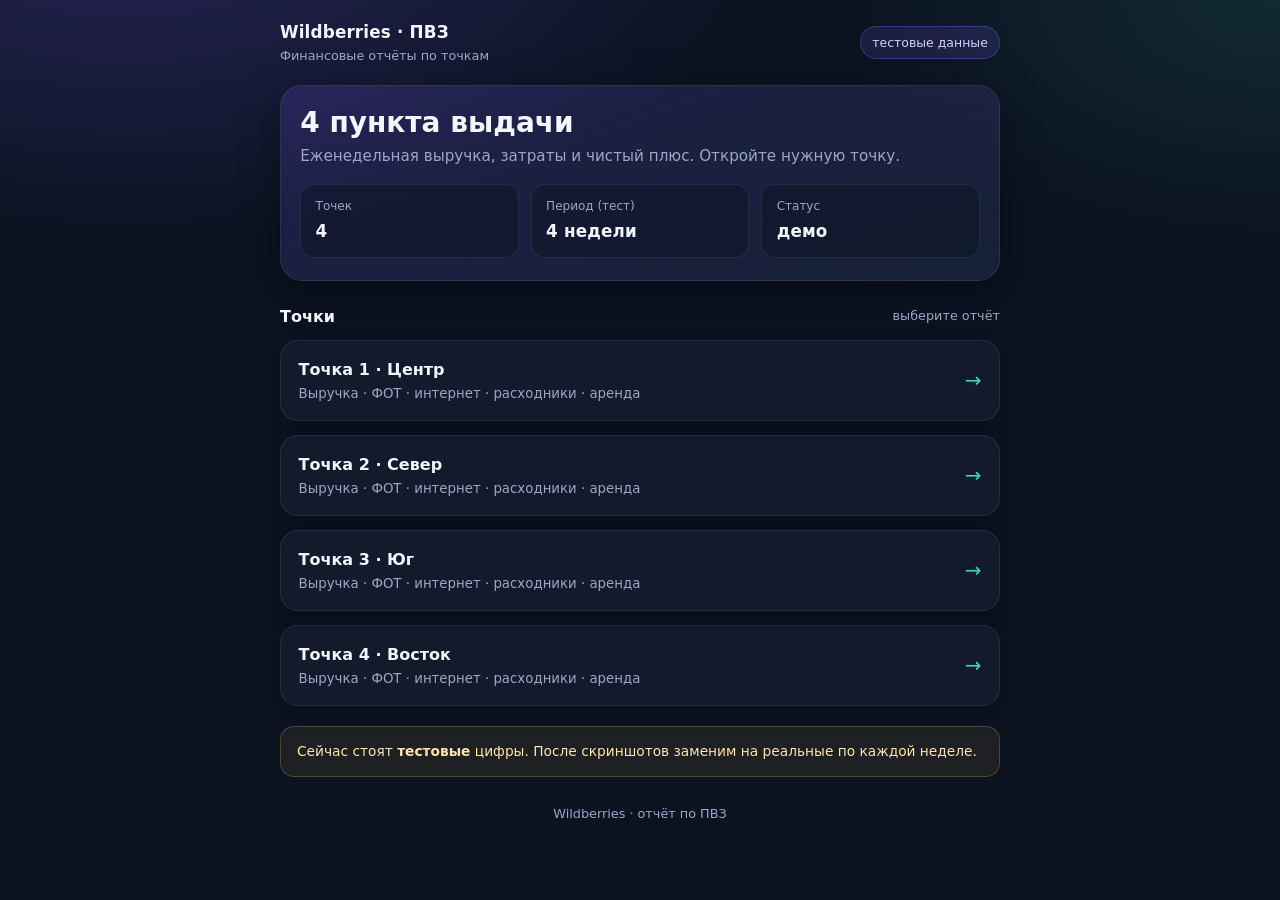
==== index.html @ 29815d9f "Initial WB PVZ financial reports (test data)" ====
<!DOCTYPE html>
<html lang="ru">
<head>
  <meta charset="UTF-8" />
  <meta name="viewport" content="width=device-width, initial-scale=1" />
  <title>WB · Пункты выдачи — фин. отчёты</title>
  <meta name="description" content="Финансовые показатели пунктов выдачи Wildberries" />
  <link rel="stylesheet" href="styles.css" />
</head>
<body>
  <div class="wrap">
    <div class="topbar">
      <div class="brand">
        <strong>Wildberries · ПВЗ</strong>
        <small>Финансовые отчёты по точкам</small>
      </div>
      <span class="badge">тестовые данные</span>
    </div>

    <section class="hero">
      <h1>4 пункта выдачи</h1>
      <p>Еженедельная выручка, затраты и чистый плюс. Откройте нужную точку.</p>
      <div class="kpi-grid">
        <div class="kpi">
          <span class="label">Точек</span>
          <span class="value">4</span>
        </div>
        <div class="kpi">
          <span class="label">Период (тест)</span>
          <span class="value">4 недели</span>
        </div>
        <div class="kpi">
          <span class="label">Статус</span>
          <span class="value">демо</span>
        </div>
      </div>
    </section>

    <div class="section-title">
      <h2>Точки</h2>
      <span>выберите отчёт</span>
    </div>

    <div class="point-list">
      <a class="point-link" href="pvz-1.html">
        <div class="meta">
          <strong>Точка 1 · Центр</strong>
          <small>Выручка · ФОТ · интернет · расходники · аренда</small>
        </div>
        <span class="arrow">→</span>
      </a>
      <a class="point-link" href="pvz-2.html">
        <div class="meta">
          <strong>Точка 2 · Север</strong>
          <small>Выручка · ФОТ · интернет · расходники · аренда</small>
        </div>
        <span class="arrow">→</span>
      </a>
      <a class="point-link" href="pvz-3.html">
        <div class="meta">
          <strong>Точка 3 · Юг</strong>
          <small>Выручка · ФОТ · интернет · расходники · аренда</small>
        </div>
        <span class="arrow">→</span>
      </a>
      <a class="point-link" href="pvz-4.html">
        <div class="meta">
          <strong>Точка 4 · Восток</strong>
          <small>Выручка · ФОТ · интернет · расходники · аренда</small>
        </div>
        <span class="arrow">→</span>
      </a>
    </div>

    <div class="note">
      Сейчас стоят <strong>тестовые</strong> цифры. После скриншотов заменим на реальные по каждой неделе.
    </div>

    <p class="footer">Wildberries · отчёт по ПВЗ</p>
  </div>
</body>
</html>
---- styles.css ----
:root {
  --bg: #0b1220;
  --bg-card: #121a2b;
  --bg-soft: #18233a;
  --border: rgba(255, 255, 255, 0.08);
  --text: #f3f6ff;
  --muted: #9aa8c7;
  --accent: #7c5cff;
  --accent-2: #3dd6c6;
  --plus: #3dd68c;
  --minus: #ff6b7a;
  --warn: #ffc857;
  --shadow: 0 12px 40px rgba(0, 0, 0, 0.35);
  --radius: 18px;
  --max: 720px;
  font-family: "Segoe UI", system-ui, -apple-system, sans-serif;
}

* {
  box-sizing: border-box;
}

html {
  scroll-behavior: smooth;
}

body {
  margin: 0;
  min-height: 100vh;
  color: var(--text);
  background:
    radial-gradient(1200px 600px at 10% -10%, rgba(124, 92, 255, 0.25), transparent 55%),
    radial-gradient(900px 500px at 100% 0%, rgba(61, 214, 198, 0.12), transparent 50%),
    var(--bg);
  line-height: 1.45;
}

a {
  color: inherit;
  text-decoration: none;
}

.wrap {
  width: min(100% - 2rem, var(--max));
  margin: 0 auto;
  padding: 1.25rem 0 3rem;
}

.topbar {
  display: flex;
  align-items: center;
  justify-content: space-between;
  gap: 1rem;
  margin-bottom: 1.25rem;
}

.brand {
  display: flex;
  flex-direction: column;
  gap: 0.15rem;
}

.brand small {
  color: var(--muted);
  font-size: 0.8rem;
}

.brand strong {
  font-size: 1.05rem;
  letter-spacing: 0.01em;
}

.badge {
  display: inline-flex;
  align-items: center;
  gap: 0.35rem;
  padding: 0.4rem 0.7rem;
  border-radius: 999px;
  background: rgba(124, 92, 255, 0.15);
  border: 1px solid rgba(124, 92, 255, 0.35);
  color: #d7ceff;
  font-size: 0.78rem;
  white-space: nowrap;
}

.hero {
  background: linear-gradient(160deg, rgba(124, 92, 255, 0.18), rgba(24, 35, 58, 0.9));
  border: 1px solid var(--border);
  border-radius: calc(var(--radius) + 4px);
  padding: 1.25rem 1.2rem 1.35rem;
  box-shadow: var(--shadow);
  margin-bottom: 1.1rem;
}

.hero h1 {
  margin: 0 0 0.35rem;
  font-size: clamp(1.35rem, 4vw, 1.75rem);
  line-height: 1.2;
}

.hero p {
  margin: 0;
  color: var(--muted);
  font-size: 0.95rem;
}

.kpi-grid {
  display: grid;
  grid-template-columns: repeat(2, minmax(0, 1fr));
  gap: 0.75rem;
  margin-top: 1rem;
}

.kpi {
  background: rgba(11, 18, 32, 0.45);
  border: 1px solid var(--border);
  border-radius: 14px;
  padding: 0.85rem 0.9rem;
}

.kpi .label {
  display: block;
  color: var(--muted);
  font-size: 0.75rem;
  margin-bottom: 0.25rem;
}

.kpi .value {
  font-size: 1.05rem;
  font-weight: 700;
  letter-spacing: 0.01em;
}

.kpi .value.plus { color: var(--plus); }
.kpi .value.minus { color: var(--minus); }

.section-title {
  display: flex;
  align-items: center;
  justify-content: space-between;
  gap: 0.75rem;
  margin: 1.5rem 0 0.75rem;
}

.section-title h2 {
  margin: 0;
  font-size: 1rem;
  font-weight: 650;
}

.section-title span {
  color: var(--muted);
  font-size: 0.8rem;
}

.cards {
  display: grid;
  gap: 0.85rem;
}

.card {
  background: var(--bg-card);
  border: 1px solid var(--border);
  border-radius: var(--radius);
  padding: 1rem 1rem 0.9rem;
  box-shadow: 0 8px 24px rgba(0, 0, 0, 0.18);
}

.card-head {
  display: flex;
  align-items: flex-start;
  justify-content: space-between;
  gap: 0.75rem;
  margin-bottom: 0.85rem;
}

.card-head h3 {
  margin: 0;
  font-size: 1rem;
}

.card-head .week-range {
  display: block;
  margin-top: 0.2rem;
  color: var(--muted);
  font-size: 0.8rem;
  font-weight: 400;
}

.profit-pill {
  flex-shrink: 0;
  padding: 0.4rem 0.65rem;
  border-radius: 999px;
  font-size: 0.82rem;
  font-weight: 700;
  border: 1px solid transparent;
}

.profit-pill.plus {
  color: #b8ffd7;
  background: rgba(61, 214, 140, 0.12);
  border-color: rgba(61, 214, 140, 0.35);
}

.profit-pill.minus {
  color: #ffc3c9;
  background: rgba(255, 107, 122, 0.12);
  border-color: rgba(255, 107, 122, 0.35);
}

.rows {
  display: grid;
  gap: 0.45rem;
}

.row {
  display: flex;
  align-items: center;
  justify-content: space-between;
  gap: 0.75rem;
  padding: 0.55rem 0.65rem;
  border-radius: 12px;
  background: var(--bg-soft);
}

.row .name {
  color: var(--muted);
  font-size: 0.86rem;
}

.row .amount {
  font-weight: 650;
  font-variant-numeric: tabular-nums;
  font-size: 0.92rem;
}

.row.revenue .amount { color: #c8bfff; }
.row.cost .amount { color: #ffd0a8; }
.row.net {
  margin-top: 0.25rem;
  background: rgba(61, 214, 140, 0.08);
  border: 1px solid rgba(61, 214, 140, 0.18);
}
.row.net.negative {
  background: rgba(255, 107, 122, 0.08);
  border-color: rgba(255, 107, 122, 0.18);
}
.row.net .name {
  color: var(--text);
  font-weight: 600;
}
.row.net .amount.plus { color: var(--plus); }
.row.net .amount.minus { color: var(--minus); }

.point-list {
  display: grid;
  gap: 0.85rem;
}

.point-link {
  display: flex;
  align-items: center;
  justify-content: space-between;
  gap: 1rem;
  padding: 1.05rem 1.1rem;
  border-radius: var(--radius);
  background: var(--bg-card);
  border: 1px solid var(--border);
  box-shadow: 0 8px 24px rgba(0, 0, 0, 0.18);
  transition: transform 0.15s ease, border-color 0.15s ease;
}

.point-link:hover,
.point-link:focus-visible {
  transform: translateY(-1px);
  border-color: rgba(124, 92, 255, 0.45);
  outline: none;
}

.point-link .meta small {
  display: block;
  color: var(--muted);
  margin-top: 0.2rem;
}

.point-link .arrow {
  color: var(--accent-2);
  font-size: 1.25rem;
}

.back {
  display: inline-flex;
  align-items: center;
  gap: 0.4rem;
  color: var(--muted);
  font-size: 0.9rem;
  margin-bottom: 0.85rem;
}

.back:hover { color: var(--text); }

.note {
  margin-top: 1.25rem;
  padding: 0.9rem 1rem;
  border-radius: 14px;
  background: rgba(255, 200, 87, 0.08);
  border: 1px solid rgba(255, 200, 87, 0.22);
  color: #ffe4a8;
  font-size: 0.86rem;
}

.footer {
  margin-top: 1.75rem;
  color: var(--muted);
  font-size: 0.8rem;
  text-align: center;
}

@media (min-width: 640px) {
  .kpi-grid {
    grid-template-columns: repeat(3, minmax(0, 1fr));
  }
}
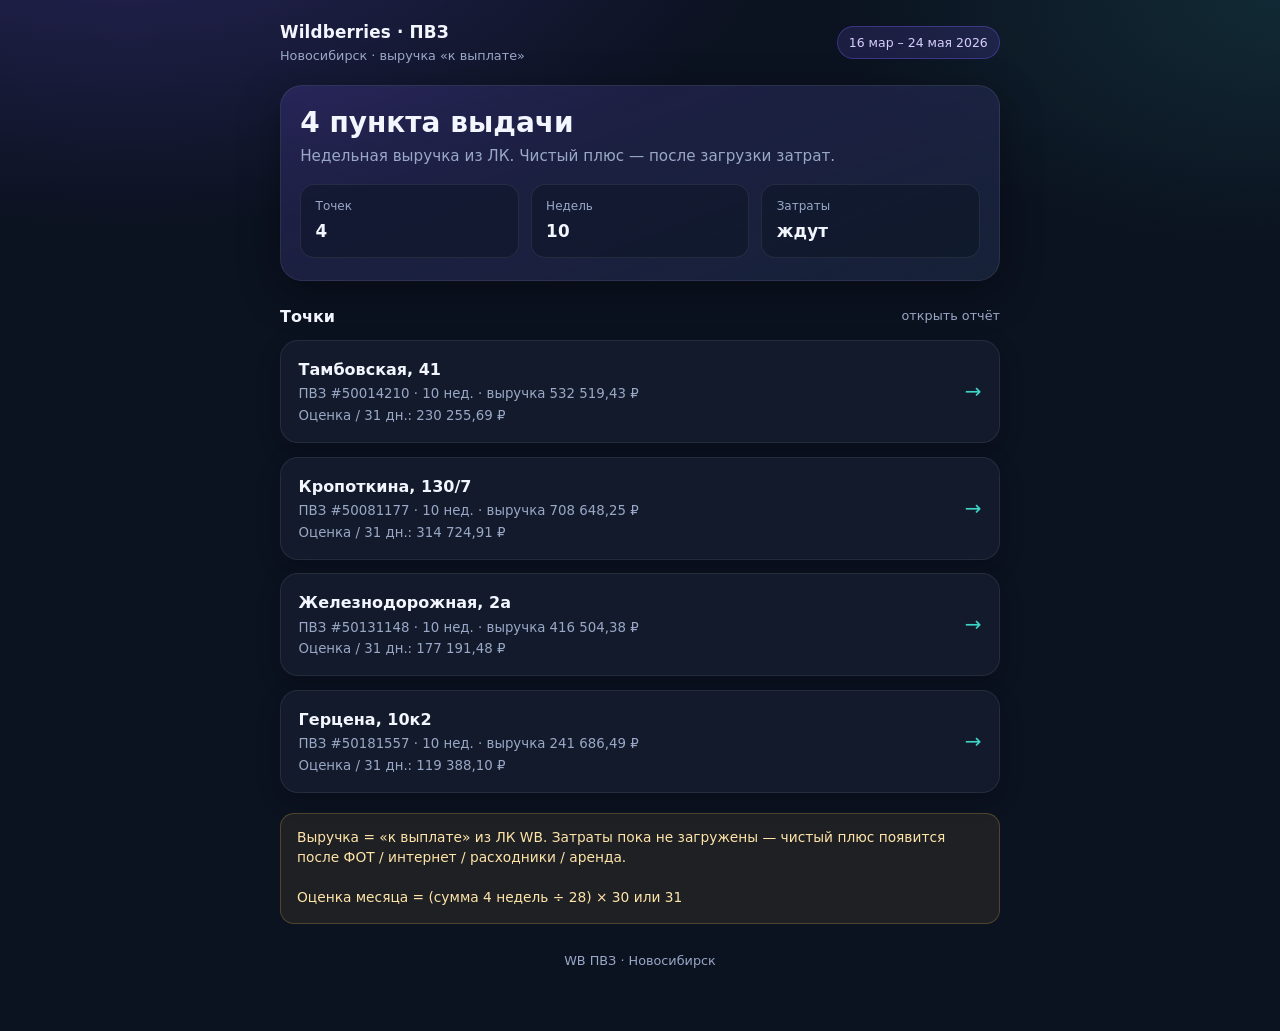
==== commit e55a7a3b: "Real WB revenue: 4 PVZ, 10 weeks (Mar–May 2026)" ====
--- a/index.html
+++ b/index.html
@@ -3,80 +3,16 @@
 <head>
   <meta charset="UTF-8" />
   <meta name="viewport" content="width=device-width, initial-scale=1" />
-  <title>WB · Пункты выдачи — фин. отчёты</title>
-  <meta name="description" content="Финансовые показатели пунктов выдачи Wildberries" />
+  <title>WB · ПВЗ Новосибирск — отчёты</title>
+  <meta name="description" content="Финансовые показатели пунктов выдачи Wildberries, Новосибирск" />
   <link rel="stylesheet" href="styles.css" />
 </head>
 <body>
-  <div class="wrap">
-    <div class="topbar">
-      <div class="brand">
-        <strong>Wildberries · ПВЗ</strong>
-        <small>Финансовые отчёты по точкам</small>
-      </div>
-      <span class="badge">тестовые данные</span>
-    </div>
-
-    <section class="hero">
-      <h1>4 пункта выдачи</h1>
-      <p>Еженедельная выручка, затраты и чистый плюс. Откройте нужную точку.</p>
-      <div class="kpi-grid">
-        <div class="kpi">
-          <span class="label">Точек</span>
-          <span class="value">4</span>
-        </div>
-        <div class="kpi">
-          <span class="label">Период (тест)</span>
-          <span class="value">4 недели</span>
-        </div>
-        <div class="kpi">
-          <span class="label">Статус</span>
-          <span class="value">демо</span>
-        </div>
-      </div>
-    </section>
-
-    <div class="section-title">
-      <h2>Точки</h2>
-      <span>выберите отчёт</span>
-    </div>
-
-    <div class="point-list">
-      <a class="point-link" href="pvz-1.html">
-        <div class="meta">
-          <strong>Точка 1 · Центр</strong>
-          <small>Выручка · ФОТ · интернет · расходники · аренда</small>
-        </div>
-        <span class="arrow">→</span>
-      </a>
-      <a class="point-link" href="pvz-2.html">
-        <div class="meta">
-          <strong>Точка 2 · Север</strong>
-          <small>Выручка · ФОТ · интернет · расходники · аренда</small>
-        </div>
-        <span class="arrow">→</span>
-      </a>
-      <a class="point-link" href="pvz-3.html">
-        <div class="meta">
-          <strong>Точка 3 · Юг</strong>
-          <small>Выручка · ФОТ · интернет · расходники · аренда</small>
-        </div>
-        <span class="arrow">→</span>
-      </a>
-      <a class="point-link" href="pvz-4.html">
-        <div class="meta">
-          <strong>Точка 4 · Восток</strong>
-          <small>Выручка · ФОТ · интернет · расходники · аренда</small>
-        </div>
-        <span class="arrow">→</span>
-      </a>
-    </div>
-
-    <div class="note">
-      Сейчас стоят <strong>тестовые</strong> цифры. После скриншотов заменим на реальные по каждой неделе.
-    </div>
-
-    <p class="footer">Wildberries · отчёт по ПВЗ</p>
+  <div class="wrap" id="app">
+    <p style="color:#9aa8c7">Загрузка…</p>
   </div>
+  <script src="data.js"></script>
+  <script src="report.js"></script>
+  <script>renderIndex();</script>
 </body>
 </html>
--- a/styles.css
+++ b/styles.css
@@ -111,6 +111,10 @@
   margin-top: 1rem;
 }
 
+.point-link .meta small + small {
+  margin-top: 0.15rem;
+}
+
 .kpi {
   background: rgba(11, 18, 32, 0.45);
   border: 1px solid var(--border);
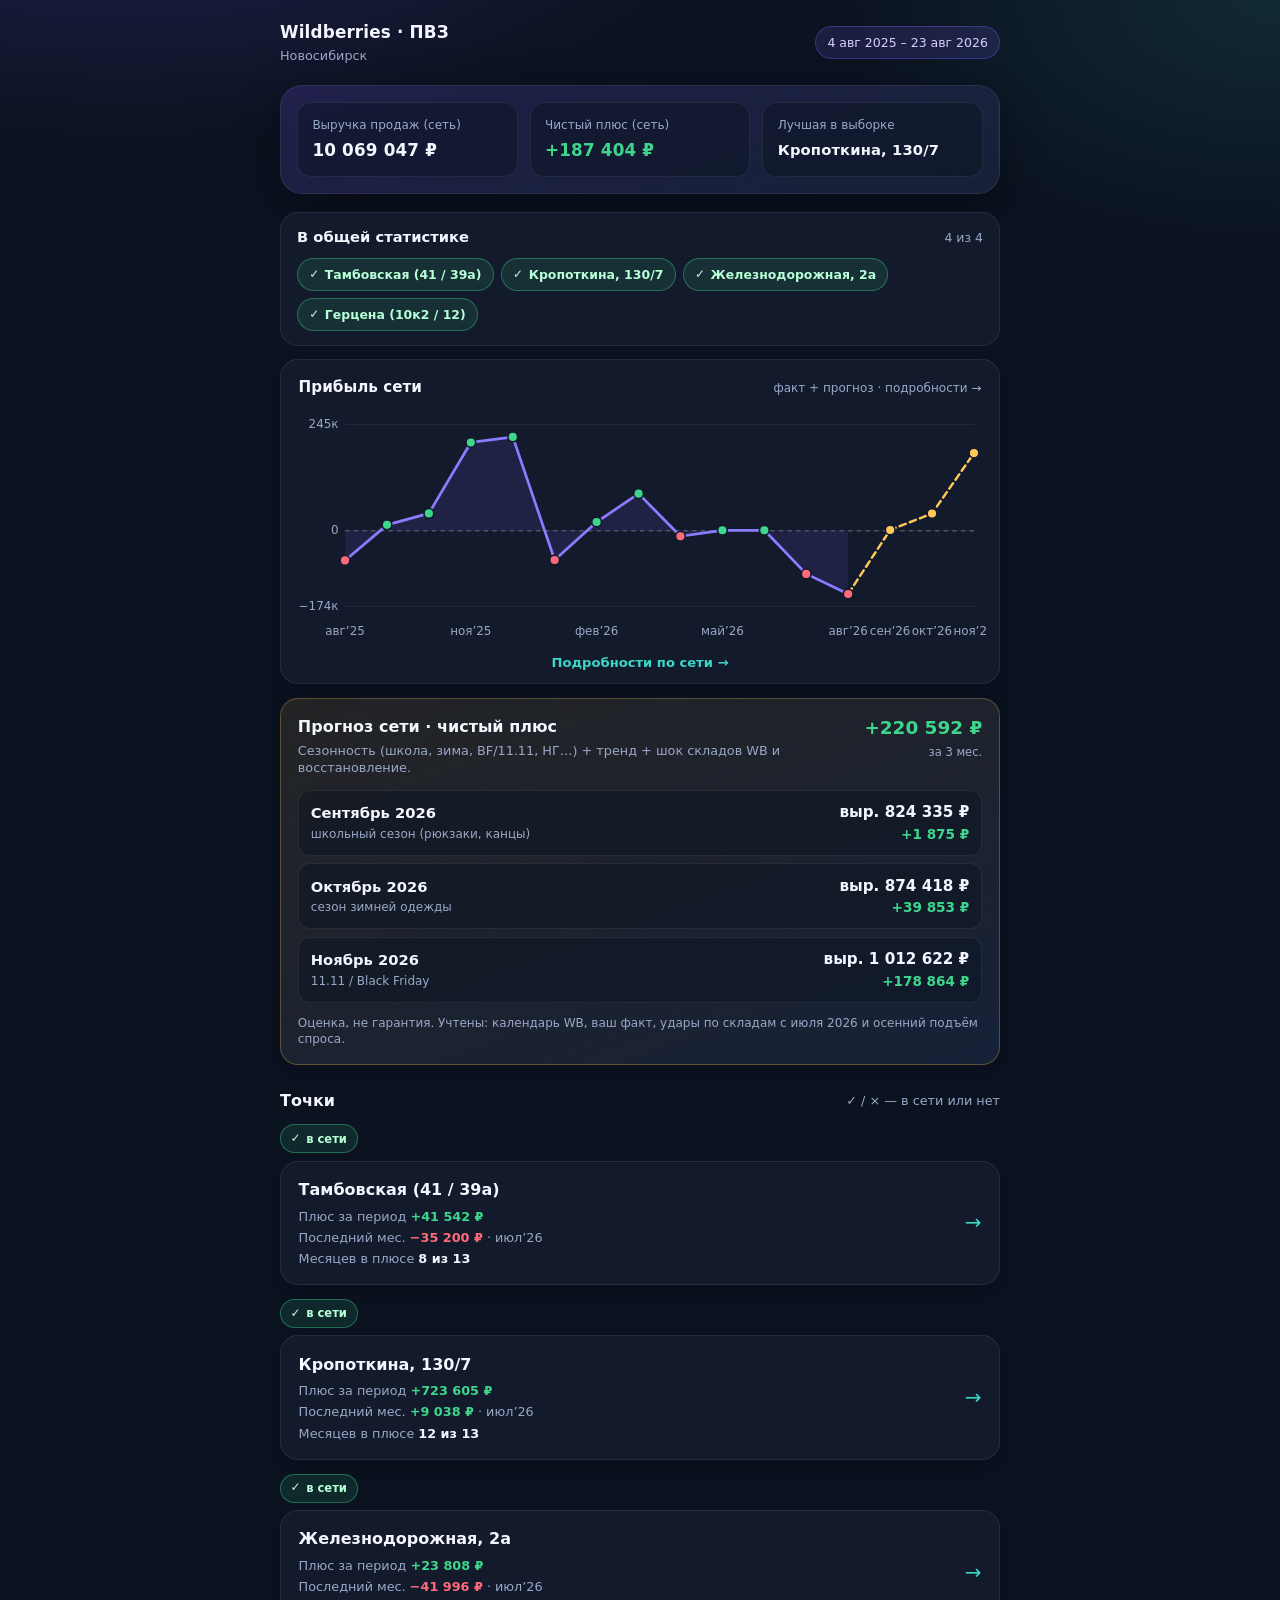
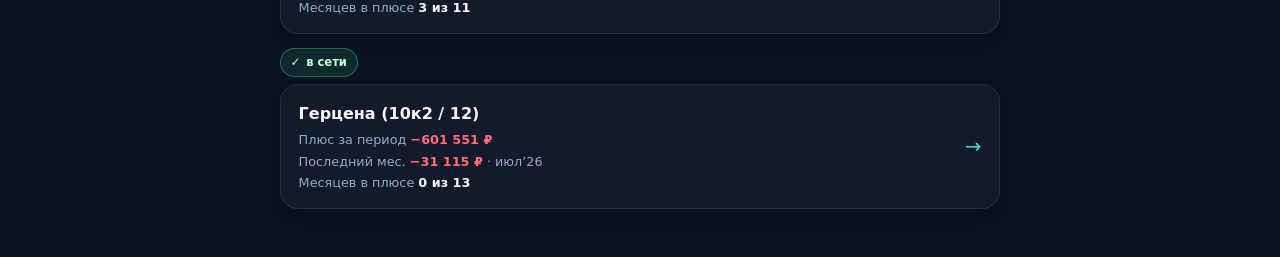
==== commit 7620a3af: "Add 3-month seasonal forecast with WB warehouse shock recovery" ====
--- a/index.html
+++ b/index.html
@@ -12,6 +12,7 @@
     <p style="color:#9aa8c7">Загрузка…</p>
   </div>
   <script src="data.js"></script>
+  <script src="forecast.js"></script>
   <script src="report.js"></script>
   <script>renderIndex();</script>
 </body>
--- a/styles.css
+++ b/styles.css
@@ -115,6 +115,122 @@
   margin-top: 0.15rem;
 }
 
+.point-link .month-preview {
+  display: block;
+  margin-top: 0.35rem;
+  color: #b7c3de;
+  font-size: 0.72rem;
+  line-height: 1.35;
+  max-width: 100%;
+}
+
+.week-block-title {
+  margin: 0.75rem 0 0.35rem;
+  padding: 0 0.15rem;
+  color: var(--muted);
+  font-size: 0.75rem;
+  font-weight: 600;
+  text-transform: uppercase;
+  letter-spacing: 0.04em;
+}
+
+.hero.compact {
+  padding: 1rem;
+}
+
+.hero.compact .kpi-grid {
+  margin-top: 0;
+}
+
+/* Свёрнутый месяц */
+details.month-card {
+  padding: 0;
+  overflow: hidden;
+}
+
+details.month-card > summary {
+  list-style: none;
+  cursor: pointer;
+  padding: 1rem 1.05rem;
+  display: flex;
+  align-items: center;
+  justify-content: space-between;
+  gap: 0.75rem;
+  user-select: none;
+}
+
+details.month-card > summary::-webkit-details-marker {
+  display: none;
+}
+
+details.month-card > summary::after {
+  content: "▾";
+  color: var(--muted);
+  font-size: 0.9rem;
+  flex-shrink: 0;
+  transition: transform 0.15s ease;
+}
+
+details.month-card[open] > summary::after {
+  transform: rotate(180deg);
+}
+
+.month-summary-main {
+  display: flex;
+  flex-direction: column;
+  gap: 0.2rem;
+  min-width: 0;
+}
+
+.month-summary-main strong {
+  font-size: 1rem;
+}
+
+.tag {
+  color: var(--muted);
+  font-size: 0.75rem;
+}
+
+.month-summary-nums {
+  display: flex;
+  flex-direction: column;
+  align-items: flex-end;
+  gap: 0.15rem;
+  flex-shrink: 0;
+}
+
+.ms-rev {
+  font-weight: 650;
+  font-variant-numeric: tabular-nums;
+  font-size: 0.95rem;
+}
+
+.ms-net {
+  font-weight: 700;
+  font-variant-numeric: tabular-nums;
+  font-size: 0.85rem;
+}
+
+.ms-net.plus { color: var(--plus); }
+.ms-net.minus { color: var(--minus); }
+
+.month-body {
+  padding: 0 1rem 1rem;
+  border-top: 1px solid var(--border);
+  padding-top: 0.85rem;
+}
+
+.month-card .row .name {
+  max-width: 70%;
+  font-size: 0.84rem;
+  line-height: 1.3;
+}
+
+.month-card .row .amount {
+  font-size: 0.88rem;
+  white-space: nowrap;
+}
+
 .kpi {
   background: rgba(11, 18, 32, 0.45);
   border: 1px solid var(--border);
@@ -261,6 +377,15 @@
   gap: 0.85rem;
 }
 
+.point-card {
+  display: grid;
+  gap: 0.45rem;
+}
+
+.point-card.excluded .point-link {
+  opacity: 0.55;
+}
+
 .point-link {
   display: flex;
   align-items: center;
@@ -274,6 +399,77 @@
   transition: transform 0.15s ease, border-color 0.15s ease;
 }
 
+.filter-bar {
+  margin: 0 0 0.85rem;
+  padding: 0.85rem 1rem;
+  background: var(--bg-card);
+  border: 1px solid var(--border);
+  border-radius: var(--radius);
+}
+
+.filter-bar-head {
+  display: flex;
+  align-items: baseline;
+  justify-content: space-between;
+  gap: 0.75rem;
+  margin-bottom: 0.65rem;
+}
+
+.filter-bar-head strong {
+  font-size: 0.92rem;
+}
+
+.filter-bar-head span {
+  color: var(--muted);
+  font-size: 0.78rem;
+}
+
+.filter-chips {
+  display: flex;
+  flex-wrap: wrap;
+  gap: 0.45rem;
+}
+
+.filter-chip {
+  appearance: none;
+  border: 1px solid var(--border);
+  background: var(--bg-soft);
+  color: var(--muted);
+  font: inherit;
+  font-size: 0.78rem;
+  font-weight: 600;
+  padding: 0.4rem 0.7rem;
+  border-radius: 999px;
+  cursor: pointer;
+  display: inline-flex;
+  align-items: center;
+  gap: 0.35rem;
+}
+
+.filter-chip .chip-mark {
+  font-size: 0.75rem;
+}
+
+.filter-chip.on {
+  color: #b8ffd7;
+  background: rgba(61, 214, 140, 0.12);
+  border-color: rgba(61, 214, 140, 0.4);
+}
+
+.filter-chip.off {
+  color: #ffc3c9;
+  background: rgba(255, 107, 122, 0.1);
+  border-color: rgba(255, 107, 122, 0.35);
+  text-decoration: line-through;
+  text-decoration-color: rgba(255, 195, 201, 0.5);
+}
+
+.filter-chip.mini {
+  font-size: 0.72rem;
+  padding: 0.3rem 0.6rem;
+  width: fit-content;
+}
+
 .point-link:hover,
 .point-link:focus-visible {
   transform: translateY(-1px);
@@ -287,21 +483,346 @@
   margin-top: 0.2rem;
 }
 
+.point-stats {
+  display: grid;
+  gap: 0.28rem;
+  margin-top: 0.45rem;
+}
+
+.point-stats span {
+  color: var(--muted);
+  font-size: 0.8rem;
+  line-height: 1.3;
+}
+
+.point-stats b {
+  font-weight: 700;
+  color: var(--text);
+}
+
+.point-stats b.plus { color: var(--plus); }
+.point-stats b.minus { color: var(--minus); }
+
+/* График прибыли */
+.chart-wrap {
+  display: block;
+  margin: 0.25rem 0 0.5rem;
+  padding: 1rem 0.75rem 0.5rem;
+  background: var(--bg-card);
+  border: 1px solid var(--border);
+  border-radius: var(--radius);
+  box-shadow: 0 8px 24px rgba(0, 0, 0, 0.18);
+  color: inherit;
+  text-decoration: none;
+}
+
+.chart-cta {
+  display: block;
+  text-align: center;
+  padding: 0.45rem 0 0.2rem;
+  color: var(--accent-2);
+  font-size: 0.82rem;
+  font-weight: 600;
+}
+
+.chart-cta:hover {
+  color: #7ff0e4;
+}
+
+.chart-value {
+  display: flex;
+  align-items: baseline;
+  justify-content: space-between;
+  gap: 0.75rem;
+  margin: 0 0.35rem 0.55rem;
+  padding: 0.55rem 0.75rem;
+  border-radius: 12px;
+  background: var(--bg-soft);
+  border: 1px solid var(--border);
+}
+
+.chart-value[hidden] {
+  display: none !important;
+}
+
+.chart-value .cv-month {
+  color: var(--muted);
+  font-size: 0.85rem;
+}
+
+.chart-value .cv-net {
+  font-weight: 750;
+  font-variant-numeric: tabular-nums;
+  font-size: 1.05rem;
+}
+
+.chart-value.plus .cv-net { color: var(--plus); }
+.chart-value.minus .cv-net { color: var(--minus); }
+
+.hit-area {
+  fill: transparent;
+  cursor: pointer;
+}
+
+.chart-hit {
+  outline: none;
+}
+
+.chart-hit.selected .chart-dot {
+  r: 7;
+  stroke: #fff;
+  stroke-width: 2;
+}
+
+.chart-hit:focus-visible .hit-area,
+.chart-hit:hover .hit-area {
+  fill: rgba(255, 255, 255, 0.08);
+}
+
+.point-inline {
+  color: #c8bfff !important;
+  text-decoration: underline;
+  text-underline-offset: 2px;
+}
+
+.chart-head {
+  display: flex;
+  align-items: baseline;
+  justify-content: space-between;
+  gap: 0.75rem;
+  padding: 0 0.35rem 0.55rem;
+}
+
+.chart-head strong {
+  font-size: 0.95rem;
+}
+
+.chart-head span {
+  color: var(--muted);
+  font-size: 0.75rem;
+  text-align: right;
+}
+
+.profit-chart {
+  width: 100%;
+  height: auto;
+  display: block;
+}
+
+.chart-grid {
+  stroke: rgba(255, 255, 255, 0.06);
+  stroke-width: 1;
+}
+
+.chart-zero {
+  stroke: rgba(255, 255, 255, 0.22);
+  stroke-width: 1.25;
+  stroke-dasharray: 4 4;
+}
+
+.chart-line {
+  stroke: #8b7cff;
+  stroke-width: 2.5;
+  stroke-linejoin: round;
+  stroke-linecap: round;
+}
+
+.chart-area {
+  fill: url(#none);
+  fill: rgba(124, 92, 255, 0.12);
+}
+
+.dot-plus {
+  fill: var(--plus);
+  stroke: var(--bg-card);
+  stroke-width: 1.5;
+}
+
+.dot-minus {
+  fill: var(--minus);
+  stroke: var(--bg-card);
+  stroke-width: 1.5;
+}
+
+.dot-forecast {
+  fill: #ffc857;
+  stroke: var(--bg-card);
+  stroke-width: 1.5;
+}
+
+.chart-line-forecast {
+  stroke: #ffc857;
+  stroke-width: 2.25;
+  stroke-dasharray: 6 4;
+  stroke-linejoin: round;
+  stroke-linecap: round;
+}
+
+.forecast-label {
+  fill: #ffc857;
+}
+
+.forecast-panel {
+  margin: 0.85rem 0 1rem;
+  padding: 1rem 1.05rem;
+  background: linear-gradient(160deg, rgba(255, 200, 87, 0.1), rgba(24, 35, 58, 0.9));
+  border: 1px solid rgba(255, 200, 87, 0.28);
+  border-radius: var(--radius);
+  box-shadow: 0 8px 24px rgba(0, 0, 0, 0.18);
+}
+
+.forecast-head {
+  display: flex;
+  align-items: flex-start;
+  justify-content: space-between;
+  gap: 1rem;
+  margin-bottom: 0.85rem;
+}
+
+.forecast-head strong {
+  display: block;
+  font-size: 1rem;
+  margin-bottom: 0.25rem;
+}
+
+.forecast-head p {
+  margin: 0;
+  color: var(--muted);
+  font-size: 0.8rem;
+  line-height: 1.35;
+}
+
+.forecast-sum {
+  flex-shrink: 0;
+  text-align: right;
+  font-weight: 750;
+  font-size: 1.15rem;
+  font-variant-numeric: tabular-nums;
+}
+
+.forecast-sum small {
+  display: block;
+  font-size: 0.72rem;
+  font-weight: 500;
+  color: var(--muted);
+  margin-top: 0.15rem;
+}
+
+.forecast-sum.plus { color: var(--plus); }
+.forecast-sum.minus { color: var(--minus); }
+
+.forecast-list {
+  display: grid;
+  gap: 0.45rem;
+}
+
+.forecast-row {
+  display: flex;
+  align-items: center;
+  justify-content: space-between;
+  gap: 0.75rem;
+  padding: 0.65rem 0.75rem;
+  border-radius: 12px;
+  background: rgba(11, 18, 32, 0.45);
+  border: 1px solid var(--border);
+}
+
+.forecast-row-main {
+  display: flex;
+  flex-direction: column;
+  gap: 0.15rem;
+  min-width: 0;
+}
+
+.forecast-row-main strong {
+  font-size: 0.92rem;
+}
+
+.forecast-row-nums {
+  display: flex;
+  flex-direction: column;
+  align-items: flex-end;
+  gap: 0.1rem;
+  flex-shrink: 0;
+}
+
+.forecast-note {
+  margin: 0.75rem 0 0;
+  color: var(--muted);
+  font-size: 0.75rem;
+  line-height: 1.4;
+}
+
+.chart-axis {
+  fill: var(--muted);
+  font-size: 11px;
+  font-family: "Segoe UI", system-ui, sans-serif;
+}
+
+.chart-empty {
+  color: var(--muted);
+  text-align: center;
+  padding: 1.5rem;
+  font-size: 0.9rem;
+}
+
 .point-link .arrow {
   color: var(--accent-2);
   font-size: 1.25rem;
 }
 
+.page-actions {
+  display: flex;
+  align-items: center;
+  justify-content: space-between;
+  gap: 0.75rem;
+  margin-bottom: 0.85rem;
+  min-height: 2rem;
+}
+
 .back {
   display: inline-flex;
   align-items: center;
   gap: 0.4rem;
   color: var(--muted);
   font-size: 0.9rem;
-  margin-bottom: 0.85rem;
 }
 
 .back:hover { color: var(--text); }
+
+.share-btn {
+  appearance: none;
+  border: 1px solid rgba(124, 92, 255, 0.45);
+  background: rgba(124, 92, 255, 0.18);
+  color: #e4deff;
+  font: inherit;
+  font-size: 0.86rem;
+  font-weight: 600;
+  padding: 0.45rem 0.85rem;
+  border-radius: 999px;
+  cursor: pointer;
+  white-space: nowrap;
+  margin-left: auto;
+}
+
+.share-btn:hover {
+  background: rgba(124, 92, 255, 0.28);
+}
+
+.share-btn.copied {
+  border-color: rgba(61, 214, 140, 0.45);
+  background: rgba(61, 214, 140, 0.15);
+  color: #b8ffd7;
+}
+
+.share-hint {
+  color: var(--muted);
+  font-size: 0.8rem;
+}
+
+body.share-only .back {
+  display: none;
+}
 
 .note {
   margin-top: 1.25rem;
